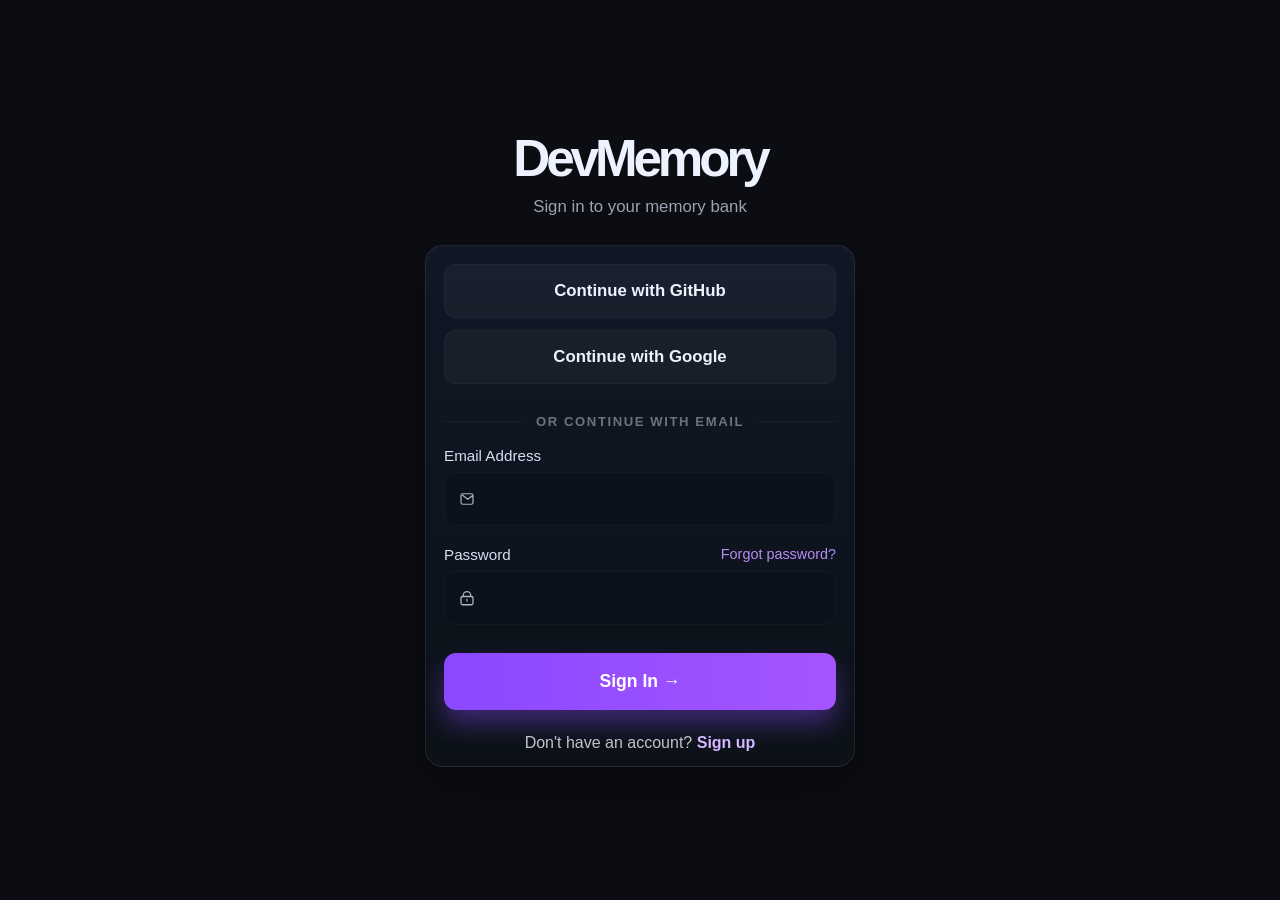
==== index.html @ 647df572 "Add files via upload" ====
<!DOCTYPE html>
<html lang="en">
  <head>
    <link rel="stylesheet" href="login-page.css" />
    <meta charset="UTF-8" />
    <meta name="viewport" content="width=device-width, initial-scale=1.0" />
    <title>DevMemory Login</title>
    </style>
  </head>
  <body>
    <div class="login-shell">
      <div class="brand">
        <h1>DevMemory</h1>
        <p>Sign in to your memory bank</p>
      </div>

      <div class="card">
        <button class="social-btn" type="button">Continue with GitHub</button>
        <button class="social-btn" type="button">Continue with Google</button>

        <div class="divider">or continue with email</div>

        <form>
          <div class="field">
            <label class="label-row" for="email">Email Address</label>
            <div class="input-wrap">
              <svg class="icon" viewBox="0 0 24 24" fill="none" aria-hidden="true" xmlns="http://www.w3.org/2000/svg">
                <path d="M4 7.5A2.5 2.5 0 0 1 6.5 5h11A2.5 2.5 0 0 1 20 7.5v9A2.5 2.5 0 0 1 17.5 19h-11A2.5 2.5 0 0 1 4 16.5v-9Zm2.1-.5 6.9 5.2 6.9-5.2" stroke="currentColor" stroke-width="1.6" stroke-linecap="round" stroke-linejoin="round"/>
              </svg>
              <input id="email" type="email" aria-label="Email Address" />
            </div>
          </div>

          <div class="field">
            <div class="label-row">
              <label for="password">Password</label>
              <a href="#">Forgot password?</a>
            </div>
            <div class="input-wrap">
              <svg class="icon" viewBox="0 0 24 24" fill="none" aria-hidden="true" xmlns="http://www.w3.org/2000/svg">
                <path d="M7 10V8.5A5 5 0 0 1 12 3.5a5 5 0 0 1 5 5V10M6 10h12a2 2 0 0 1 2 2v7a2 2 0 0 1-2 2H6a2 2 0 0 1-2-2v-7a2 2 0 0 1 2-2Zm6 4v2" stroke="currentColor" stroke-width="1.7" stroke-linecap="round" stroke-linejoin="round"/>
              </svg>
              <input id="password" type="password" aria-label="Password" />
            </div>
          </div>

          <button class="signin-btn" type="submit">Sign In →</button>
        </form>

        <div class="signup">Don't have an account? <a href="#">Sign up</a></div>
      </div>
    </div>
  </body>
</html>
---- login-page.css ----
:root {
        --bg: #0c0d12;
        --panel: #111827;
        --panel-2: #0e1724;
        --panel-3: #172234;
        --input: rgba(14, 21, 31, 0.95);
        --border: rgba(255, 255, 255, 0.08);
        --muted: #9aa2b3;
        --text: #edf2ff;
        --soft: #d7deef;
        --purple: #8b48ff;
        --purple-2: #a455ff;
        --gray-1: #1c2434;
        --gray-2: #2c3647;
        --shadow: 0 20px 40px rgba(0, 0, 0, 0.32);
      }

      * {
        box-sizing: border-box;
      }

      html, body {
        margin: 0;
        min-height: 100%;
        font-family: Inter, "Segoe UI", Roboto, Helvetica, Arial, sans-serif;
        background: var(--bg);
        color: var(--text);
      }

      body {
        min-height: 100vh;
        display: flex;
        align-items: center;
        justify-content: center;
        padding: 32px 20px;
      }

      .login-shell {
        width: min(100%, 430px);
      }

      .brand {
        text-align: center;
        margin-bottom: 28px;
      }

      .brand h1 {
        margin: 0;
        font-size: clamp(2.8rem, 4vw, 4rem);
        line-height: 1;
        letter-spacing: -0.08em;
        font-weight: 800;
      }

      .brand p {
        margin: 12px 0 0;
        color: var(--muted);
        font-size: 1.05rem;
        font-weight: 400;
      }

      .card {
        background: linear-gradient(180deg, rgba(17, 24, 39, 0.96), rgba(12, 18, 24, 0.98));
        border: 1px solid var(--border);
        border-radius: 18px;
        box-shadow: var(--shadow);
        padding: 18px 18px 14px;
      }

      .social-btn,
      .signin-btn {
        width: 100%;
        border: none;
        border-radius: 12px;
        font: inherit;
        cursor: pointer;
      }

      .social-btn {
        background: rgba(255, 255, 255, 0.04);
        color: var(--text);
        border: 1px solid rgba(255, 255, 255, 0.03);
        padding: 16px 14px;
        font-size: 1.05rem;
        font-weight: 600;
        margin-bottom: 12px;
        transition: filter 0.2s ease, transform 0.2s ease;
      }

      .social-btn:hover,
      .signin-btn:hover {
        filter: brightness(1.04);
        transform: translateY(-1px);
      }

      .divider {
        display: flex;
        align-items: center;
        gap: 14px;
        color: rgba(255, 255, 255, 0.4);
        font-size: 0.82rem;
        font-weight: 600;
        letter-spacing: 0.12em;
        text-transform: uppercase;
        margin: 18px 0 18px;
      }

      .divider::before,
      .divider::after {
        content: "";
        height: 1px;
        background: rgba(255, 255, 255, 0.05);
        flex: 1;
      }

      .field {
        margin-bottom: 20px;
      }

      .label-row {
        display: flex;
        align-items: center;
        justify-content: space-between;
        margin-bottom: 8px;
        color: var(--soft);
        font-size: 0.95rem;
      }

      .label-row a {
        color: #b78cf4;
        text-decoration: none;
        font-size: 0.9rem;
      }

      .input-wrap {
        position: relative;
      }

      .icon {
        position: absolute;
        left: 14px;
        top: 50%;
        transform: translateY(-50%);
        width: 18px;
        height: 18px;
        color: #d7deef;
        opacity: 0.8;
      }

      .input-wrap input {
        width: 100%;
        border: 1px solid rgba(255, 255, 255, 0.04);
        background: rgba(11, 18, 28, 0.9);
        color: var(--text);
        border-radius: 12px;
        padding: 16px 16px 16px 42px;
        font-size: 1.05rem;
        outline: none;
      }

      .input-wrap input::placeholder {
        color: rgba(225, 233, 246, 0.34);
      }

      .input-wrap input:focus {
        border-color: rgba(165, 126, 255, 0.7);
        box-shadow: 0 0 0 3px rgba(149, 109, 255, 0.14);
      }

      .signin-btn {
        margin-top: 8px;
        padding: 18px 16px;
        border-radius: 12px;
        background: linear-gradient(90deg, var(--purple) 0%, var(--purple-2) 100%);
        color: #fff;
        font-size: 1.1rem;
        font-weight: 700;
        box-shadow: 0 14px 24px rgba(140, 72, 255, 0.38);
      }

      .signup {
        text-align: center;
        color: rgba(255, 255, 255, 0.75);
        font-size: 1rem;
        margin-top: 24px;
      }

      .signup a {
        color: #d3b7ff;
        text-decoration: none;
        font-weight: 600;
      }

      @media (max-width: 480px) {
        body {
          padding: 18px 14px;
        }

        .brand {
          margin-bottom: 18px;
        }

        .card {
          padding: 14px 14px 12px;
        }

        .social-btn,
        .signin-btn {
          font-size: 0.98rem;
          padding-top: 14px;
          padding-bottom: 14px;
        }

        .divider {
          letter-spacing: 0.08em;
          font-size: 0.74rem;
        }

        .label-row {
          font-size: 0.88rem;
        }

        .input-wrap input {
          font-size: 0.98rem;
          padding-top: 15px;
          padding-bottom: 15px;
        }

        .signup {
          font-size: 0.92rem;
        }
      }
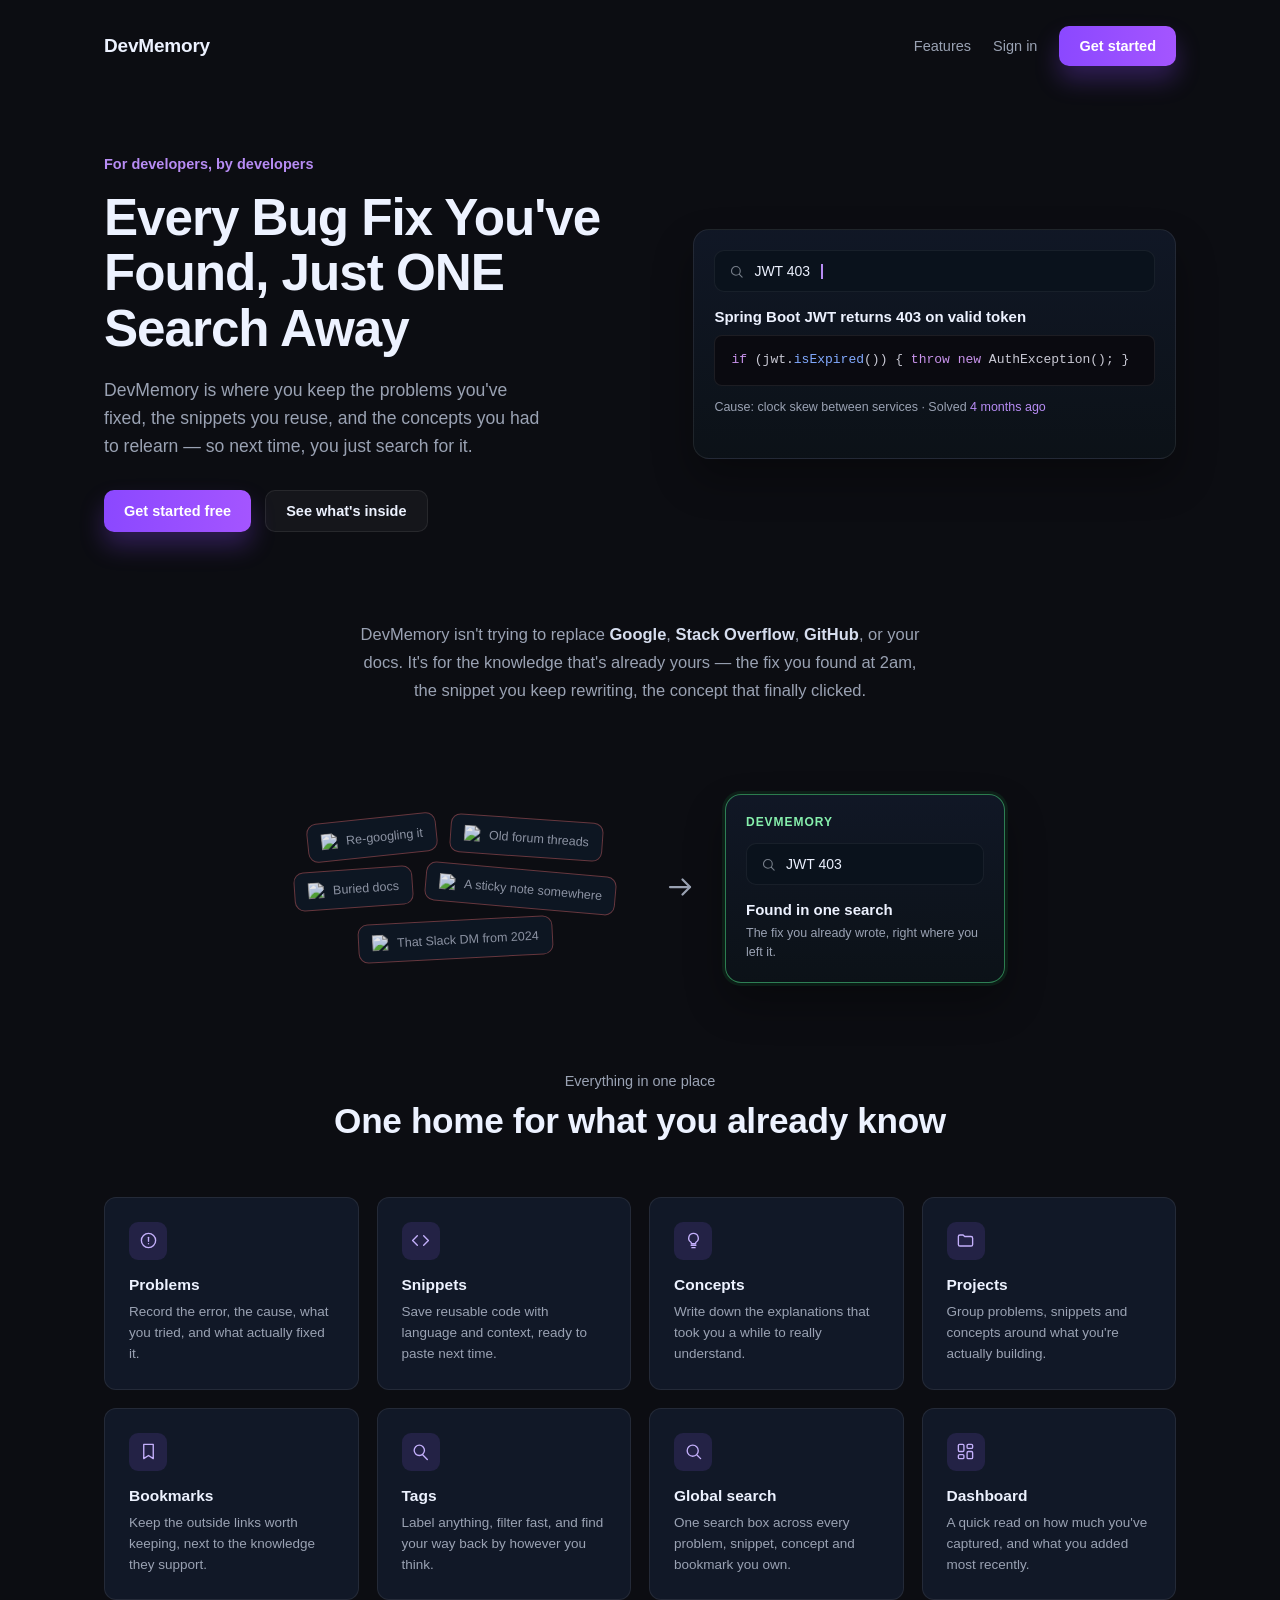
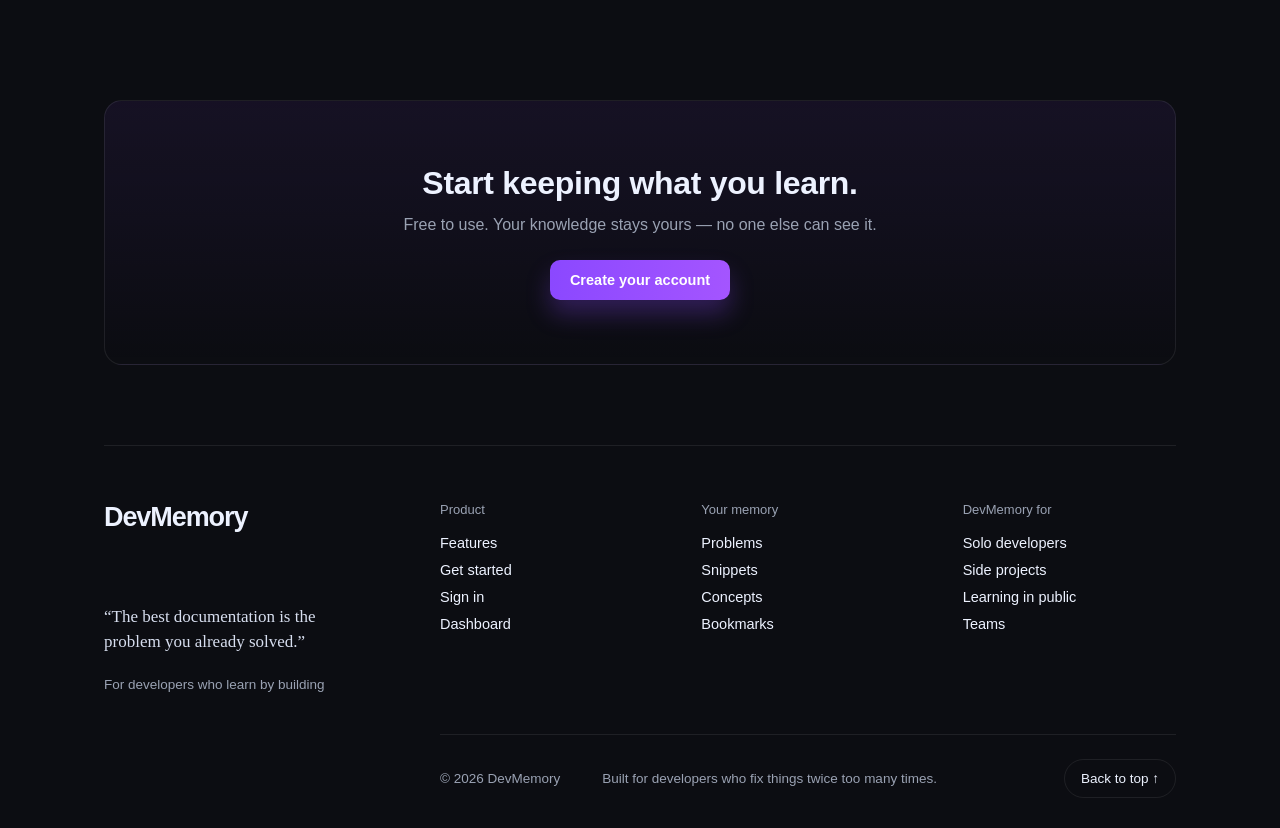
==== commit beb0825c: "Add files via upload" ====
--- a/index.html
+++ b/index.html
@@ -1,54 +1,247 @@
-<!DOCTYPE html>
-<html lang="en">
-  <head>
-    <link rel="stylesheet" href="login-page.css" />
-    <meta charset="UTF-8" />
-    <meta name="viewport" content="width=device-width, initial-scale=1.0" />
-    <title>DevMemory Login</title>
-    </style>
-  </head>
-  <body>
-    <div class="login-shell">
-      <div class="brand">
-        <h1>DevMemory</h1>
-        <p>Sign in to your memory bank</p>
-      </div>
-
-      <div class="card">
-        <button class="social-btn" type="button">Continue with GitHub</button>
-        <button class="social-btn" type="button">Continue with Google</button>
-
-        <div class="divider">or continue with email</div>
-
-        <form>
-          <div class="field">
-            <label class="label-row" for="email">Email Address</label>
-            <div class="input-wrap">
-              <svg class="icon" viewBox="0 0 24 24" fill="none" aria-hidden="true" xmlns="http://www.w3.org/2000/svg">
-                <path d="M4 7.5A2.5 2.5 0 0 1 6.5 5h11A2.5 2.5 0 0 1 20 7.5v9A2.5 2.5 0 0 1 17.5 19h-11A2.5 2.5 0 0 1 4 16.5v-9Zm2.1-.5 6.9 5.2 6.9-5.2" stroke="currentColor" stroke-width="1.6" stroke-linecap="round" stroke-linejoin="round"/>
-              </svg>
-              <input id="email" type="email" aria-label="Email Address" />
-            </div>
-          </div>
-
-          <div class="field">
-            <div class="label-row">
-              <label for="password">Password</label>
-              <a href="#">Forgot password?</a>
-            </div>
-            <div class="input-wrap">
-              <svg class="icon" viewBox="0 0 24 24" fill="none" aria-hidden="true" xmlns="http://www.w3.org/2000/svg">
-                <path d="M7 10V8.5A5 5 0 0 1 12 3.5a5 5 0 0 1 5 5V10M6 10h12a2 2 0 0 1 2 2v7a2 2 0 0 1-2 2H6a2 2 0 0 1-2-2v-7a2 2 0 0 1 2-2Zm6 4v2" stroke="currentColor" stroke-width="1.7" stroke-linecap="round" stroke-linejoin="round"/>
-              </svg>
-              <input id="password" type="password" aria-label="Password" />
-            </div>
-          </div>
-
-          <button class="signin-btn" type="submit">Sign In →</button>
-        </form>
-
-        <div class="signup">Don't have an account? <a href="#">Sign up</a></div>
-      </div>
-    </div>
-  </body>
-</html>
+<!DOCTYPE html>
+<html lang="en">
+<head>
+  <link rel="stylesheet" href="style.css" />
+  <meta charset="UTF-8" />
+  <meta name="viewport" content="width=device-width, initial-scale=1.0" />
+  <title>DevMemory — Your memory bank for code</title>
+</head>
+<body>
+  <div class="landing">
+    <nav class="landing-nav">
+      <div class="brand-name">DevMemory</div>
+      <div class="landing-nav-links">
+        <a href="#features">Features</a>
+        <a href="login.html">Sign in</a>
+        <a class="btn-primary" href="login.html">Get started</a>
+      </div>
+    </nav>
+
+    <section class="hero">
+      <div>
+        <p class="hero-kicker">For developers, by developers</p>
+        <h1>Every Bug Fix You've Found, Just ONE Search Away</h1>
+        <p class="lede">DevMemory is where you keep the problems you've fixed, the snippets you reuse, and the concepts you had to relearn — so next time, you just search for it.</p>
+        <div class="hero-actions">
+          <a class="btn-primary" href="login.html">Get started free</a>
+          <a class="btn-secondary" href="#features">See what's inside</a>
+        </div>
+      </div>
+
+      <div class="demo-card">
+        <div class="demo-search">
+          <svg viewBox="0 0 24 24" fill="none" stroke="currentColor" stroke-width="1.8" stroke-linecap="round"><circle cx="11" cy="11" r="7"/><line x1="21" y1="21" x2="16.65" y2="16.65"/></svg>
+          <span id="demoQuery"></span><span class="demo-cursor"></span>
+        </div>
+        <div class="demo-result" id="demoResult">
+          <h3 class="demo-result-title" id="demoTitle"></h3>
+          <div class="demo-code" id="demoCode"></div>
+          <div class="demo-meta" id="demoMeta"></div>
+        </div>
+      </div>
+    </section>
+
+    <p class="disclaimer">DevMemory isn't trying to replace <strong>Google</strong>, <strong>Stack Overflow</strong>, <strong>GitHub</strong>, or your docs. It's for the knowledge that's already yours — the fix you found at 2am, the snippet you keep rewriting, the concept that finally clicked.</p>
+
+    <div class="before-after">
+      <div class="ba-chaos">
+        <div class="ba-chip" style="--r:-6deg;">
+          <img src="https://cdn.simpleicons.org/googlechrome" alt="Chrome logo" />
+          <span>Re-googling it</span>
+        </div>
+        <div class="ba-chip" style="--r:4deg;">
+          <img src="https://cdn.simpleicons.org/stackoverflow" alt="Stack Overflow logo" />
+          <span>Old forum threads</span>
+        </div>
+        <div class="ba-chip" style="--r:-4deg;">
+          <img src="https://cdn.simpleicons.org/googledocs" alt="Google Docs logo" />
+          <span>Buried docs</span>
+        </div>
+        <div class="ba-chip" style="--r:5deg;">
+          <img src="https://cdn.simpleicons.org/googlekeep" alt="Google Keep logo" />
+          <span>A sticky note somewhere</span>
+        </div>
+        <div class="ba-chip" style="--r:-3deg;">
+          <img src="https://cdn-icons-png.flaticon.com/512/2111/2111615.png" alt="Slack logo" onerror="this.onerror=null;this.src='https://cdn.simpleicons.org/slack';" />
+          <span>That Slack DM from 2024</span>
+        </div>
+      </div>
+
+      <div class="ba-arrow">
+        <svg viewBox="0 0 24 24" fill="none" stroke="currentColor" stroke-width="1.8" stroke-linecap="round" stroke-linejoin="round"><line x1="4" y1="12" x2="20" y2="12"/><polyline points="14 6 20 12 14 18"/></svg>
+      </div>
+
+      <div class="ba-clean">
+        <div class="ba-clean-brand">DevMemory</div>
+        <div class="demo-search" style="margin-bottom:16px;">
+          <svg viewBox="0 0 24 24" fill="none" stroke="currentColor" stroke-width="1.8" stroke-linecap="round"><circle cx="11" cy="11" r="7"/><line x1="21" y1="21" x2="16.65" y2="16.65"/></svg>
+          JWT 403
+        </div>
+        <div class="ba-clean-title">Found in one search</div>
+        <div class="ba-clean-sub">The fix you already wrote, right where you left it.</div>
+      </div>
+    </div>
+
+    <div id="features">
+      <p class="section-label">Everything in one place</p>
+      <h2 class="section-title">One home for what you already know</h2>
+
+      <div class="feature-grid">
+        <div class="feature-card">
+          <div class="feature-icon"><svg viewBox="0 0 24 24" fill="none" stroke="currentColor" stroke-width="1.7" stroke-linecap="round" stroke-linejoin="round"><circle cx="12" cy="12" r="9"/><line x1="12" y1="8" x2="12" y2="13"/><line x1="12" y1="16" x2="12.01" y2="16"/></svg></div>
+          <h3>Problems</h3>
+          <p>Record the error, the cause, what you tried, and what actually fixed it.</p>
+        </div>
+        <div class="feature-card">
+          <div class="feature-icon"><svg viewBox="0 0 24 24" fill="none" stroke="currentColor" stroke-width="1.7" stroke-linecap="round" stroke-linejoin="round"><polyline points="16 18 22 12 16 6"/><polyline points="8 6 2 12 8 18"/></svg></div>
+          <h3>Snippets</h3>
+          <p>Save reusable code with language and context, ready to paste next time.</p>
+        </div>
+        <div class="feature-card">
+          <div class="feature-icon"><svg viewBox="0 0 24 24" fill="none" stroke="currentColor" stroke-width="1.7" stroke-linecap="round" stroke-linejoin="round"><path d="M9 18h6M10 21h4M12 3a6 6 0 0 0-3.5 10.9c.5.4.8 1 .8 1.6v.5h5.4v-.5c0-.6.3-1.2.8-1.6A6 6 0 0 0 12 3Z"/></svg></div>
+          <h3>Concepts</h3>
+          <p>Write down the explanations that took you a while to really understand.</p>
+        </div>
+        <div class="feature-card">
+          <div class="feature-icon"><svg viewBox="0 0 24 24" fill="none" stroke="currentColor" stroke-width="1.7" stroke-linecap="round" stroke-linejoin="round"><path d="M3 7a2 2 0 0 1 2-2h4l2 2h8a2 2 0 0 1 2 2v8a2 2 0 0 1-2 2H5a2 2 0 0 1-2-2V7Z"/></svg></div>
+          <h3>Projects</h3>
+          <p>Group problems, snippets and concepts around what you're actually building.</p>
+        </div>
+        <div class="feature-card">
+          <div class="feature-icon"><svg viewBox="0 0 24 24" fill="none" stroke="currentColor" stroke-width="1.7" stroke-linecap="round" stroke-linejoin="round"><path d="M6 3h12v18l-6-4-6 4V3Z"/></svg></div>
+          <h3>Bookmarks</h3>
+          <p>Keep the outside links worth keeping, next to the knowledge they support.</p>
+        </div>
+        <div class="feature-card">
+          <div class="feature-icon"><svg viewBox="0 0 24 24" fill="none" stroke="currentColor" stroke-width="1.7" stroke-linecap="round" stroke-linejoin="round"><path d="M20.59 22 15 16.41M17 10.5A6.5 6.5 0 1 1 4 10.5a6.5 6.5 0 0 1 13 0Z"/></svg></div>
+          <h3>Tags</h3>
+          <p>Label anything, filter fast, and find your way back by however you think.</p>
+        </div>
+        <div class="feature-card">
+          <div class="feature-icon"><svg viewBox="0 0 24 24" fill="none" stroke="currentColor" stroke-width="1.7" stroke-linecap="round" stroke-linejoin="round"><circle cx="11" cy="11" r="7"/><line x1="21" y1="21" x2="16.65" y2="16.65"/></svg></div>
+          <h3>Global search</h3>
+          <p>One search box across every problem, snippet, concept and bookmark you own.</p>
+        </div>
+        <div class="feature-card">
+          <div class="feature-icon"><svg viewBox="0 0 24 24" fill="none" stroke="currentColor" stroke-width="1.7" stroke-linecap="round" stroke-linejoin="round"><rect x="3" y="3" width="7" height="9" rx="1.5"/><rect x="14" y="3" width="7" height="5" rx="1.5"/><rect x="14" y="12" width="7" height="9" rx="1.5"/><rect x="3" y="16" width="7" height="5" rx="1.5"/></svg></div>
+          <h3>Dashboard</h3>
+          <p>A quick read on how much you've captured, and what you added most recently.</p>
+        </div>
+      </div>
+    </div>
+
+    <div class="cta-band">
+      <h2>Start keeping what you learn.</h2>
+      <p>Free to use. Your knowledge stays yours — no one else can see it.</p>
+      <a class="btn-primary" href="login.html">Create your account</a>
+    </div>
+
+    <footer class="landing-footer">
+      <div class="footer-brand-column">
+        <div class="footer-brand">DevMemory</div>
+        <p class="footer-quote">“The best documentation is the problem you already solved.”</p>
+        <span class="footer-quote-credit">For developers who learn by building</span>
+      </div>
+
+      <div class="footer-links-column">
+        <p class="footer-heading">Product</p>
+        <a href="#features">Features</a>
+        <a href="login.html">Get started</a>
+        <a href="login.html">Sign in</a>
+        <a href="#features">Dashboard</a>
+      </div>
+
+      <div class="footer-links-column">
+        <p class="footer-heading">Your memory</p>
+        <a href="app.html">Problems</a>
+        <a href="app.html">Snippets</a>
+        <a href="app.html">Concepts</a>
+        <a href="app.html">Bookmarks</a>
+      </div>
+
+      <div class="footer-links-column">
+        <p class="footer-heading">DevMemory for</p>
+        <a href="#features">Solo developers</a>
+        <a href="#features">Side projects</a>
+        <a href="#features">Learning in public</a>
+        <a href="#features">Teams</a>
+      </div>
+
+      <div class="footer-bottom">
+        <span>© 2026 DevMemory</span>
+        <span>Built for developers who fix things twice too many times.</span>
+        <a class="footer-language" href="#top" aria-label="Back to top">Back to top ↑</a>
+      </div>
+    </footer>
+  </div>
+
+  <script>
+    const examples = [
+      {
+        query: 'JWT 403',
+        title: 'Spring Boot JWT returns 403 on valid token',
+        code: '<span class="kw">if</span> (jwt.<span class="fn">isExpired</span>()) { <span class="kw">throw new</span> AuthException(); }',
+        meta: 'Cause: clock skew between services · Solved <span>4 months ago</span>'
+      },
+      {
+        query: 'debounce',
+        title: 'Debounced search input (vanilla JS)',
+        code: '<span class="kw">function</span> <span class="fn">debounce</span>(fn, delay) { <span class="kw">let</span> t; ... }',
+        meta: 'Tagged javascript, snippet · Solved <span>2 weeks ago</span>'
+      },
+      {
+        query: 'upsert',
+        title: 'Postgres unique constraint fails silently on upsert',
+        code: '<span class="kw">INSERT INTO</span> users (...) <span class="kw">ON CONFLICT</span> (email) <span class="kw">DO UPDATE</span> ...',
+        meta: 'Cause: missing ON CONFLICT clause · Solved <span>1 month ago</span>'
+      }
+    ];
+
+    const reduceMotion = window.matchMedia('(prefers-reduced-motion: reduce)').matches;
+    const queryEl = document.getElementById('demoQuery');
+    const resultEl = document.getElementById('demoResult');
+    const titleEl = document.getElementById('demoTitle');
+    const codeEl = document.getElementById('demoCode');
+    const metaEl = document.getElementById('demoMeta');
+
+    function renderStatic(ex) {
+      queryEl.textContent = ex.query;
+      titleEl.textContent = ex.title;
+      codeEl.innerHTML = ex.code;
+      metaEl.innerHTML = ex.meta;
+      resultEl.classList.add('show');
+    }
+
+    function typeLoop(index) {
+      const ex = examples[index];
+      queryEl.textContent = '';
+      resultEl.classList.remove('show');
+      let charIndex = 0;
+
+      const typing = setInterval(() => {
+        queryEl.textContent = ex.query.slice(0, charIndex + 1);
+        charIndex++;
+        if (charIndex >= ex.query.length) {
+          clearInterval(typing);
+          setTimeout(() => {
+            titleEl.textContent = ex.title;
+            codeEl.innerHTML = ex.code;
+            metaEl.innerHTML = ex.meta;
+            resultEl.classList.add('show');
+            setTimeout(() => {
+              resultEl.classList.remove('show');
+              setTimeout(() => typeLoop((index + 1) % examples.length), 500);
+            }, 2600);
+          }, 350);
+        }
+      }, 85);
+    }
+
+    if (reduceMotion) {
+      renderStatic(examples[0]);
+    } else {
+      typeLoop(0);
+    }
+  </script>
+</body>
+</html>
--- a/style.css
+++ b/style.css
@@ -0,0 +1,474 @@
+:root {
+  --bg: #0c0d12;
+  --panel: #111827;
+  --panel-2: #0e1724;
+  --panel-3: #172234;
+  --input: rgba(14, 21, 31, 0.95);
+  --border: rgba(255, 255, 255, 0.08);
+  --muted: #9aa2b3;
+  --text: #edf2ff;
+  --soft: #d7deef;
+  --purple: #8b48ff;
+  --purple-2: #a455ff;
+  --gray-1: #1c2434;
+  --gray-2: #2c3647;
+  --shadow: 0 20px 40px rgba(0, 0, 0, 0.32);
+}
+
+* {
+  box-sizing: border-box;
+}
+
+html, body {
+  margin: 0;
+  min-height: 100%;
+  font-family: Inter, "Segoe UI", Roboto, Helvetica, Arial, sans-serif;
+  background: var(--bg);
+  color: var(--text);
+}
+
+body {
+  min-height: 100vh;
+  display: flex;
+  align-items: center;
+  justify-content: center;
+  padding: 32px 20px;
+}
+
+.login-shell {
+  width: min(100%, 430px);
+}
+
+.brand {
+  text-align: center;
+  margin-bottom: 28px;
+}
+
+.brand h1 {
+  margin: 0;
+  font-size: clamp(2.8rem, 4vw, 4rem);
+  line-height: 1;
+  letter-spacing: -0.08em;
+  font-weight: 800;
+}
+
+.brand p {
+  margin: 12px 0 0;
+  color: var(--muted);
+  font-size: 1.05rem;
+  font-weight: 400;
+}
+
+.card {
+  background: linear-gradient(180deg, rgba(17, 24, 39, 0.96), rgba(12, 18, 24, 0.98));
+  border: 1px solid var(--border);
+  border-radius: 18px;
+  box-shadow: var(--shadow);
+  padding: 18px 18px 14px;
+}
+
+.social-btn,
+.signin-btn {
+  width: 100%;
+  border: none;
+  border-radius: 12px;
+  font: inherit;
+  cursor: pointer;
+}
+
+.social-btn {
+  background: rgba(255, 255, 255, 0.04);
+  color: var(--text);
+  border: 1px solid rgba(255, 255, 255, 0.03);
+  padding: 16px 14px;
+  font-size: 1.05rem;
+  font-weight: 600;
+  margin-bottom: 12px;
+  transition: filter 0.2s ease, transform 0.2s ease;
+}
+
+.social-btn:hover,
+.signin-btn:hover {
+  filter: brightness(1.04);
+  transform: translateY(-1px);
+}
+
+.divider {
+  display: flex;
+  align-items: center;
+  gap: 14px;
+  color: rgba(255, 255, 255, 0.4);
+  font-size: 0.82rem;
+  font-weight: 600;
+  letter-spacing: 0.12em;
+  text-transform: uppercase;
+  margin: 18px 0 18px;
+}
+
+.divider::before,
+.divider::after {
+  content: "";
+  height: 1px;
+  background: rgba(255, 255, 255, 0.05);
+  flex: 1;
+}
+
+.field {
+  margin-bottom: 20px;
+}
+
+.label-row {
+  display: flex;
+  align-items: center;
+  justify-content: space-between;
+  margin-bottom: 8px;
+  color: var(--soft);
+  font-size: 0.95rem;
+}
+
+.label-row a {
+  color: #b78cf4;
+  text-decoration: none;
+  font-size: 0.9rem;
+}
+
+.input-wrap {
+  position: relative;
+}
+
+.input-wrap .icon {
+  position: absolute;
+  left: 14px;
+  top: 50%;
+  transform: translateY(-50%);
+  width: 18px;
+  height: 18px;
+  color: #d7deef;
+  opacity: 0.8;
+}
+
+.input-wrap input {
+  width: 100%;
+  border: 1px solid rgba(255, 255, 255, 0.04);
+  background: rgba(11, 18, 28, 0.9);
+  color: var(--text);
+  border-radius: 12px;
+  padding: 16px 16px 16px 42px;
+  font-size: 1.05rem;
+  outline: none;
+}
+
+.input-wrap input::placeholder {
+  color: rgba(225, 233, 246, 0.34);
+}
+
+.input-wrap input:focus {
+  border-color: rgba(165, 126, 255, 0.7);
+  box-shadow: 0 0 0 3px rgba(149, 109, 255, 0.14);
+}
+
+.signin-btn {
+  margin-top: 8px;
+  padding: 18px 16px;
+  border-radius: 12px;
+  background: linear-gradient(90deg, var(--purple) 0%, var(--purple-2) 100%);
+  color: #fff;
+  font-size: 1.1rem;
+  font-weight: 700;
+  box-shadow: 0 14px 24px rgba(140, 72, 255, 0.38);
+}
+
+.signup {
+  text-align: center;
+  color: rgba(255, 255, 255, 0.75);
+  font-size: 1rem;
+  margin-top: 24px;
+}
+
+.signup a {
+  color: #d3b7ff;
+  text-decoration: none;
+  font-weight: 600;
+}
+
+@media (max-width: 480px) {
+  body {
+    padding: 18px 14px;
+  }
+
+  .brand {
+    margin-bottom: 18px;
+  }
+
+  .card {
+    padding: 14px 14px 12px;
+  }
+
+  .social-btn,
+  .signin-btn {
+    font-size: 0.98rem;
+    padding-top: 14px;
+    padding-bottom: 14px;
+  }
+
+  .divider {
+    letter-spacing: 0.08em;
+    font-size: 0.74rem;
+  }
+
+  .label-row {
+    font-size: 0.88rem;
+  }
+
+  .input-wrap input {
+    font-size: 0.98rem;
+    padding-top: 15px;
+    padding-bottom: 15px;
+  }
+
+  .signup {
+    font-size: 0.92rem;
+  }
+}
+
+/* Dashboard styles */
+body:has(.app) {
+  --bg: #0c0c12;
+  --panel: #14141d;
+  --panel-alt: #17171f;
+  --border: rgba(255,255,255,0.07);
+  --border-strong: rgba(255,255,255,0.12);
+  --text: #e9e9ef;
+  --text-dim: #8b8b9a;
+  --text-faint: #5c5c6b;
+  --accent: #8b5cf6;
+  --accent-hover: #9d6ffb;
+  --accent-soft: rgba(139,92,246,0.14);
+  --pink: #ec4899;
+  --radius: 10px;
+  --sidebar-w: 250px;
+  display: block;
+  padding: 0;
+  background: var(--bg);
+  color: var(--text);
+  font-family: -apple-system, BlinkMacSystemFont, "Segoe UI", Inter, Roboto, "Helvetica Neue", Arial, sans-serif;
+}
+body:has(.app) a { color: inherit; text-decoration: none; }
+body:has(.app) button { font-family: inherit; }
+body:has(.app) .app { display: flex; min-height: 100vh; }
+body:has(.app) .sidebar { width: var(--sidebar-w); flex-shrink: 0; background: var(--panel); border-right: 1px solid var(--border); display: flex; flex-direction: column; padding: 22px 16px; position: sticky; top: 0; height: 100vh; }
+body:has(.app) .brand { padding: 4px 10px 22px; text-align: left; margin-bottom: 0; }
+body:has(.app) .brand-name { font-size: 19px; font-weight: 700; letter-spacing: -0.01em; }
+body:has(.app) .brand-sub { font-size: 12px; color: var(--text-dim); margin-top: 2px; }
+body:has(.app) .nav { display: flex; flex-direction: column; gap: 2px; flex: 1; }
+body:has(.app) .nav-item { display: flex; align-items: center; gap: 11px; padding: 10px 12px; border-radius: 8px; color: var(--text-dim); font-size: 14.5px; cursor: pointer; border: 1px solid transparent; background: none; width: 100%; text-align: left; }
+body:has(.app) .nav-item:hover { background: rgba(255,255,255,0.03); color: var(--text); }
+body:has(.app) .nav-item.active { background: var(--accent-soft); border-color: rgba(139,92,246,0.35); color: #fff; }
+body:has(.app) .nav-item .icon { width: 18px; height: 18px; flex-shrink: 0; display: inline-flex; align-items: center; justify-content: center; }
+body:has(.app) .nav-item svg { width: 18px; height: 18px; }
+body:has(.app) .record-btn { margin-top: 14px; background: var(--accent); color: #fff; border: none; border-radius: 9px; padding: 13px 16px; font-size: 14.5px; font-weight: 600; cursor: pointer; display: flex; align-items: center; justify-content: center; gap: 8px; transition: background 0.15s ease; }
+body:has(.app) .record-btn:hover { background: var(--accent-hover); }
+body:has(.app) .topbar { display: flex; align-items: center; gap: 14px; padding: 18px 32px; border-bottom: 1px solid var(--border); }
+body:has(.app) .hamburger { display: none; background: none; border: 1px solid var(--border-strong); border-radius: 8px; width: 38px; height: 38px; align-items: center; justify-content: center; cursor: pointer; flex-shrink: 0; color: var(--text); }
+body:has(.app) .hamburger svg { width: 20px; height: 20px; }
+body:has(.app) .search { flex: 1; max-width: 480px; background: var(--panel-alt); border: 1px solid var(--border); border-radius: 9px; padding: 10px 14px; color: var(--text-faint); font-size: 14px; display: flex; align-items: center; gap: 8px; }
+body:has(.app) .search svg { width: 15px; height: 15px; flex-shrink: 0; }
+body:has(.app) .search input { width: 100%; min-width: 0; border: 0; outline: 0; background: transparent; color: var(--text); font: inherit; }
+body:has(.app) .search input::placeholder { color: inherit; opacity: 1; }
+body:has(.app) .search:focus-within { border-color: var(--accent); box-shadow: 0 0 0 3px var(--accent-soft); }
+body:has(.app) .topbar-right { margin-left: auto; display: flex; align-items: center; gap: 18px; flex-shrink: 0; }
+body:has(.app) .admin-icon { color: var(--text-dim); width: 19px; height: 19px; flex-shrink: 0; order: 2; }
+body:has(.app) .admin { display: flex; align-items: center; gap: 8px; font-size: 14.5px; font-weight: 500; order: 1; }
+body:has(.app) .admin-label { white-space: nowrap; }
+body:has(.app) .main { flex: 1; min-width: 0; }
+body:has(.app) .page { padding: 36px 32px 60px; display: none; }
+body:has(.app) .page.active { display: block; }
+body:has(.app) .page-title { font-size: 30px; font-weight: 700; letter-spacing: -0.01em; margin: 0 0 6px; }
+body:has(.app) .page-sub { color: var(--text-dim); font-size: 14.5px; margin: 0 0 30px; }
+body:has(.app) .tag { display: inline-block; font-size: 12px; padding: 4px 10px; border-radius: 6px; background: var(--accent-soft); color: #c4b0fb; margin-right: 8px; }
+body:has(.app) .stat-grid { display: grid; grid-template-columns: repeat(4, 1fr); gap: 18px; margin-bottom: 34px; }
+body:has(.app) .stat-card, body:has(.app) .log-card, body:has(.app) .snippet-card, body:has(.app) .concept-card, body:has(.app) .settings-panel { background: var(--panel); border: 1px solid var(--border); border-radius: var(--radius); }
+body:has(.app) .stat-card { padding: 22px 22px 20px; }
+body:has(.app) .stat-num { font-size: 30px; font-weight: 700; }
+body:has(.app) .stat-label { margin-top: 6px; font-size: 12px; letter-spacing: 0.04em; color: var(--text-faint); text-transform: uppercase; }
+body:has(.app) .section-heading { font-size: 19px; font-weight: 700; margin: 0 0 16px; }
+body:has(.app) .log-card { padding: 24px; }
+body:has(.app) .log-title { font-size: 17px; font-weight: 600; margin: 0 0 16px; }
+body:has(.app) .code-block, body:has(.app) .snippet-code { background: #0a0a10; border: 1px solid var(--border); border-radius: 8px; font-family: "SF Mono", "Fira Code", Menlo, Consolas, monospace; overflow-x: auto; color: #c9c9d4; }
+body:has(.app) .code-block { padding: 16px 18px; font-size: 13.5px; line-height: 1.6; }
+body:has(.app) .code-block .kw { color: #c792ea; }
+body:has(.app) .code-block .fn { color: #82aaff; }
+body:has(.app) .log-tags { margin-top: 16px; }
+body:has(.app) .filter-row { display: flex; gap: 22px; border-bottom: 1px solid var(--border); margin-bottom: 26px; overflow-x: auto; white-space: nowrap; }
+body:has(.app) .filter-item { padding: 4px 2px 14px; font-size: 14.5px; color: var(--text-dim); cursor: pointer; border-bottom: 2px solid transparent; flex-shrink: 0; }
+body:has(.app) .filter-item.active { color: #fff; border-bottom-color: var(--accent); font-weight: 600; }
+body:has(.app) .card-grid { display: grid; grid-template-columns: repeat(3, 1fr); gap: 20px; }
+body:has(.app) .snippet-card { padding: 20px; }
+body:has(.app) .snippet-title { font-size: 16px; font-weight: 600; margin: 0 0 14px; }
+body:has(.app) .snippet-code { padding: 14px 16px; font-size: 13px; margin-bottom: 14px; }
+body:has(.app) .concept-grid { display: grid; grid-template-columns: repeat(2, 1fr); gap: 20px; }
+body:has(.app) .concept-card { padding: 22px; }
+body:has(.app) .concept-title { font-size: 17px; font-weight: 600; margin: 0 0 10px; }
+body:has(.app) .concept-desc { font-size: 14px; color: var(--text-dim); line-height: 1.55; margin: 0 0 16px; }
+body:has(.app) .settings-layout { display: grid; grid-template-columns: 220px 1fr; gap: 24px; align-items: start; }
+body:has(.app) .settings-nav { display: flex; flex-direction: column; gap: 4px; }
+body:has(.app) .settings-nav-item { padding: 11px 14px; border-radius: 8px; font-size: 14.5px; color: var(--text-dim); cursor: pointer; }
+body:has(.app) .settings-nav-item.active { background: var(--panel); border: 1px solid var(--border-strong); color: #fff; }
+body:has(.app) .settings-panel { padding: 26px; margin-bottom: 22px; }
+body:has(.app) .panel-heading { font-size: 18px; font-weight: 700; margin: 0 0 20px; }
+body:has(.app) .field { margin-bottom: 18px; }
+body:has(.app) .field:last-child { margin-bottom: 0; }
+body:has(.app) .field-label { display: block; font-size: 13px; color: var(--text-dim); margin-bottom: 8px; }
+body:has(.app) .field-input { width: 100%; background: #0a0a10; border: 1px solid var(--border-strong); border-radius: 8px; padding: 12px 14px; color: var(--text); font-size: 14.5px; }
+body:has(.app) .field-input:focus { outline: none; border-color: var(--accent); }
+body:has(.app) .security-note { font-size: 14px; color: var(--text-dim); }
+body:has(.app) .overlay { display: none; position: fixed; inset: 0; background: rgba(0,0,0,0.55); z-index: 30; }
+body:has(.app) .overlay.show { display: block; }
+body:has(.app) button:focus-visible, body:has(.app) .nav-item:focus-visible, body:has(.app) .field-input:focus-visible { outline: 2px solid var(--accent); outline-offset: 2px; }
+
+/* Extra components needed for full pages, following the existing system */
+body:has(.app) .empty-state { text-align: center; padding: 60px 20px; color: var(--text-dim); border: 1px dashed var(--border-strong); border-radius: var(--radius); }
+body:has(.app) .empty-state p { margin: 0 0 16px; font-size: 14.5px; }
+body:has(.app) .btn-ghost { background: none; border: 1px solid var(--border-strong); color: var(--text); border-radius: 8px; padding: 10px 16px; font-size: 14px; cursor: pointer; }
+body:has(.app) .btn-ghost:hover { background: rgba(255,255,255,0.04); }
+body:has(.app) .btn-danger-ghost { background: none; border: 1px solid rgba(236,72,153,0.35); color: var(--pink); border-radius: 8px; padding: 10px 16px; font-size: 14px; cursor: pointer; }
+body:has(.app) .btn-danger-ghost:hover { background: rgba(236,72,153,0.08); }
+body:has(.app) .card-actions { display: flex; gap: 8px; margin-top: 4px; }
+body:has(.app) .list-row { display: flex; align-items: center; justify-content: space-between; gap: 16px; padding: 16px 20px; border: 1px solid var(--border); border-radius: var(--radius); background: var(--panel); margin-bottom: 10px; }
+body:has(.app) .list-row-title { font-size: 15px; font-weight: 600; margin: 0 0 4px; }
+body:has(.app) .list-row-sub { font-size: 13px; color: var(--text-dim); }
+body:has(.app) .list-row-sub a { color: #b78cf4; }
+body:has(.app) .search-results-hint { font-size: 13px; color: var(--text-faint); margin-bottom: 18px; }
+body:has(.app) .project-progress { height: 6px; border-radius: 4px; background: var(--panel-alt); overflow: hidden; margin-top: 14px; }
+body:has(.app) .project-progress-fill { height: 100%; background: linear-gradient(90deg, var(--accent), var(--pink)); }
+body:has(.app) .modal { display: none; position: fixed; inset: 0; z-index: 50; align-items: center; justify-content: center; padding: 20px; }
+body:has(.app) .modal.show { display: flex; }
+body:has(.app) .modal-card { width: min(100%, 560px); max-height: 85vh; overflow-y: auto; background: var(--panel); border: 1px solid var(--border-strong); border-radius: var(--radius); padding: 26px; box-shadow: var(--shadow); }
+body:has(.app) .modal-head { display: flex; align-items: center; justify-content: space-between; margin-bottom: 20px; }
+body:has(.app) .modal-close { background: none; border: none; color: var(--text-dim); cursor: pointer; font-size: 20px; line-height: 1; }
+body:has(.app) select.field-input { appearance: none; }
+body:has(.app) textarea.field-input { resize: vertical; min-height: 90px; font-family: inherit; }
+
+@media (max-width: 900px) {
+  body:has(.app) .stat-grid { grid-template-columns: repeat(2, 1fr); }
+  body:has(.app) .card-grid { grid-template-columns: repeat(2, 1fr); }
+  body:has(.app) .concept-grid, body:has(.app) .settings-layout { grid-template-columns: 1fr; }
+  body:has(.app) .settings-nav { flex-direction: row; overflow-x: auto; border-bottom: 1px solid var(--border); padding-bottom: 10px; margin-bottom: 4px; }
+  body:has(.app) .settings-nav-item { flex-shrink: 0; }
+}
+@media (max-width: 768px) {
+  body:has(.app) .hamburger { display: inline-flex; }
+  body:has(.app) .admin-label { display: none; }
+  body:has(.app) .sidebar { position: fixed; top: 0; left: 0; height: 100vh; z-index: 40; transform: translateX(-100%); transition: transform 0.22s ease; box-shadow: 20px 0 40px rgba(0,0,0,0.4); }
+  body:has(.app) .sidebar.open { transform: translateX(0); }
+  body:has(.app) .topbar { padding: 14px 16px; gap: 10px; }
+  body:has(.app) .search input::placeholder { color: transparent; }
+  body:has(.app) .search { padding: 10px; max-width: none; flex: 0 0 auto; }
+  body:has(.app) .page { padding: 22px 16px 48px; }
+  body:has(.app) .page-title { font-size: 24px; }
+  body:has(.app) .stat-grid { grid-template-columns: 1fr 1fr; gap: 12px; }
+  body:has(.app) .stat-card { padding: 16px; }
+  body:has(.app) .stat-num { font-size: 24px; }
+  body:has(.app) .card-grid { grid-template-columns: 1fr; }
+}
+@media (max-width: 420px) {
+  body:has(.app) .stat-grid { grid-template-columns: 1fr 1fr; }
+  body:has(.app) .topbar-right { gap: 12px; }
+}
+
+/* Landing page */
+body:has(.landing) {
+  display: block;
+  padding: 0;
+}
+.landing { max-width: 1120px; margin: 0 auto; padding: 0 24px; }
+.landing-nav { display: flex; align-items: center; justify-content: space-between; padding: 26px 0; }
+.landing-nav .brand-name { font-size: 19px; font-weight: 700; letter-spacing: -0.01em; }
+.landing-nav-links { display: flex; align-items: center; gap: 22px; }
+.landing-nav-links a { color: var(--muted); text-decoration: none; font-size: 14.5px; }
+.landing-nav-links a:hover { color: var(--text); }
+.btn-primary { display: inline-flex; align-items: center; gap: 8px; background: linear-gradient(90deg, var(--purple) 0%, var(--purple-2) 100%); color: #fff; border: none; border-radius: 10px; padding: 12px 20px; font-size: 14.5px; font-weight: 700; text-decoration: none; box-shadow: 0 14px 24px rgba(140, 72, 255, 0.28); }
+.landing-nav-links a.btn-primary { color: #fff; }
+.btn-secondary { display: inline-flex; align-items: center; gap: 8px; background: rgba(255,255,255,0.04); color: var(--text); border: 1px solid var(--border); border-radius: 10px; padding: 12px 20px; font-size: 14.5px; font-weight: 600; text-decoration: none; }
+
+.hero { display: grid; grid-template-columns: 1.05fr 0.95fr; gap: 56px; align-items: center; padding: 64px 0 88px; }
+.hero-kicker { color: #b78cf4; font-size: 14.5px; font-weight: 600; margin: 0 0 18px; }
+.hero h1 { font-size: clamp(2.4rem, 4vw, 3.4rem); line-height: 1.08; letter-spacing: -0.02em; margin: 0 0 20px; }
+.hero p.lede { color: var(--muted); font-size: 1.1rem; line-height: 1.6; margin: 0 0 30px; max-width: 46ch; }
+.hero-actions { display: flex; gap: 14px; flex-wrap: wrap; }
+
+.demo-card { background: linear-gradient(180deg, rgba(17, 24, 39, 0.96), rgba(12, 18, 24, 0.98)); border: 1px solid var(--border); border-radius: 16px; box-shadow: var(--shadow); padding: 20px; min-height: 230px; }
+.demo-search { display: flex; align-items: center; gap: 10px; background: rgba(11, 18, 28, 0.9); border: 1px solid rgba(255,255,255,0.06); border-radius: 10px; padding: 12px 14px; color: var(--text); font-size: 14px; margin-bottom: 16px; }
+.demo-search svg { width: 15px; height: 15px; flex-shrink: 0; color: rgba(225, 233, 246, 0.5); }
+.demo-cursor { display: inline-block; width: 2px; height: 15px; background: #b78cf4; margin-left: 1px; vertical-align: -3px; animation: demo-blink 0.9s steps(1) infinite; }
+@keyframes demo-blink { 50% { opacity: 0; } }
+.demo-result { opacity: 0; transform: translateY(6px); transition: opacity 0.4s ease, transform 0.4s ease; }
+.demo-result.show { opacity: 1; transform: translateY(0); }
+.demo-result-title { font-size: 15px; font-weight: 600; margin: 0 0 10px; color: var(--text); }
+.demo-code { background: #0a0a10; border: 1px solid var(--border); border-radius: 8px; padding: 14px 16px; font-family: "SF Mono", "Fira Code", Menlo, Consolas, monospace; font-size: 13px; line-height: 1.6; color: #c9c9d4; overflow-x: auto; }
+.demo-code .kw { color: #c792ea; }
+.demo-code .fn { color: #82aaff; }
+.demo-meta { margin-top: 14px; font-size: 12.5px; color: var(--muted); }
+.demo-meta span { color: #b78cf4; }
+
+.before-after { display: flex; align-items: center; justify-content: center; gap: 30px; margin: 0 0 90px; flex-wrap: wrap; }
+.ba-chaos { display: flex; flex-wrap: wrap; gap: 12px; max-width: 360px; justify-content: center; }
+.ba-chip { display: flex; align-items: center; gap: 8px; background: var(--panel-2); border: 1px solid rgba(248, 113, 113, 0.42); border-radius: 10px; padding: 10px 13px; font-size: 12.5px; color: var(--muted); transform: rotate(var(--r)); opacity: 0.9; }
+.ba-chip img { width: 17px; height: 17px; flex-shrink: 0; object-fit: contain; }
+.ba-arrow { color: var(--muted); flex-shrink: 0; }
+.ba-arrow svg { width: 30px; height: 30px; }
+.ba-clean { background: linear-gradient(180deg, rgba(17, 24, 39, 0.96), rgba(12, 18, 24, 0.98)); border: 1px solid rgba(74, 222, 128, 0.52); box-shadow: 0 0 0 3px rgba(34, 197, 94, 0.1), var(--shadow); border-radius: 16px; padding: 20px; width: min(100%, 280px); }
+.ba-clean-brand { color: #86efac; font-size: 12px; font-weight: 700; letter-spacing: 0.08em; margin-bottom: 14px; text-transform: uppercase; }
+.ba-clean-title { font-size: 15px; font-weight: 700; color: var(--text); margin-bottom: 6px; }
+.ba-clean-sub { font-size: 12.5px; color: var(--muted); line-height: 1.5; }
+@media (max-width: 700px) {
+  .before-after { flex-direction: column; }
+  .ba-arrow { transform: rotate(90deg); }
+}
+
+.disclaimer { text-align: center; color: var(--muted); font-size: 16.5px; line-height: 1.7; max-width: 62ch; margin: 0 auto 90px; }
+.disclaimer strong { color: var(--soft); }
+
+.section-label { text-align: center; color: var(--muted); font-size: 14.5px; margin: 0 0 12px; }
+.section-title { text-align: center; font-size: clamp(1.7rem, 3vw, 2.2rem); letter-spacing: -0.01em; margin: 0 0 56px; }
+
+.feature-grid { display: grid; grid-template-columns: repeat(4, 1fr); gap: 18px; margin-bottom: 100px; }
+.feature-card { background: var(--panel); border: 1px solid var(--border); border-radius: 12px; padding: 24px; }
+.feature-icon { width: 38px; height: 38px; border-radius: 9px; background: rgba(139,92,246,0.14); color: #c4b0fb; display: flex; align-items: center; justify-content: center; margin-bottom: 16px; }
+.feature-icon svg { width: 19px; height: 19px; }
+.feature-card h3 { font-size: 15.5px; font-weight: 600; margin: 0 0 8px; }
+.feature-card p { font-size: 13.5px; color: var(--muted); line-height: 1.55; margin: 0; }
+
+.cta-band { text-align: center; border: 1px solid var(--border); border-radius: 18px; padding: 64px 32px; margin-bottom: 80px; background: linear-gradient(180deg, rgba(139,72,255,0.08), rgba(12,13,18,0)); }
+.cta-band h2 { font-size: clamp(1.6rem, 3vw, 2rem); margin: 0 0 14px; letter-spacing: -0.01em; }
+.cta-band p { color: var(--muted); margin: 0 0 26px; }
+
+.landing-footer { border-top: 1px solid var(--border); padding: 56px 0 30px; display: grid; grid-template-columns: minmax(230px, 1.35fr) repeat(3, minmax(130px, 1fr)); column-gap: 48px; row-gap: 42px; color: var(--muted); font-size: 13.5px; }
+.footer-brand { color: var(--text); font-size: 27px; font-weight: 800; letter-spacing: -0.04em; }
+.footer-quote { max-width: 245px; color: var(--soft); font-family: Georgia, "Times New Roman", serif; font-size: 17px; line-height: 1.45; margin: 72px 0 22px; }
+.footer-quote-credit { color: var(--muted); font-size: 13.5px; }
+.footer-links-column { display: flex; flex-direction: column; align-items: flex-start; gap: 11px; }
+.footer-heading { color: var(--muted); font-size: 13px; margin: 0 0 7px; }
+.footer-links-column a { color: var(--text); text-decoration: none; font-size: 14.5px; }
+.footer-links-column a:hover { color: #fff; }
+.footer-bottom { grid-column: 2 / -1; display: flex; align-items: center; gap: 42px; padding-top: 24px; border-top: 1px solid var(--border); }
+.footer-language { margin-left: auto; color: var(--text); text-decoration: none; border: 1px solid var(--border); border-radius: 999px; padding: 11px 16px; }
+.footer-language:hover { border-color: rgba(255,255,255,0.24); }
+
+@media (max-width: 860px) {
+  .hero { grid-template-columns: 1fr; padding: 40px 0 60px; }
+  .feature-grid { grid-template-columns: repeat(2, 1fr); }
+  .landing-footer { grid-template-columns: repeat(3, 1fr); }
+  .footer-brand-column { grid-column: 1 / -1; }
+  .footer-quote { margin-top: 34px; }
+  .footer-bottom { grid-column: 1 / -1; }
+}
+@media (max-width: 520px) {
+  .landing-nav-links a:not(.btn-primary):not(.btn-secondary) { display: none; }
+  .feature-grid { grid-template-columns: 1fr; }
+  .cta-band { padding: 40px 20px; }
+  .landing-footer { grid-template-columns: repeat(2, 1fr); column-gap: 28px; padding-top: 42px; }
+  .footer-brand-column { grid-column: 1 / -1; }
+  .footer-bottom { grid-column: 1 / -1; align-items: flex-start; flex-direction: column; gap: 12px; }
+  .footer-language { margin-left: 0; }
+}
